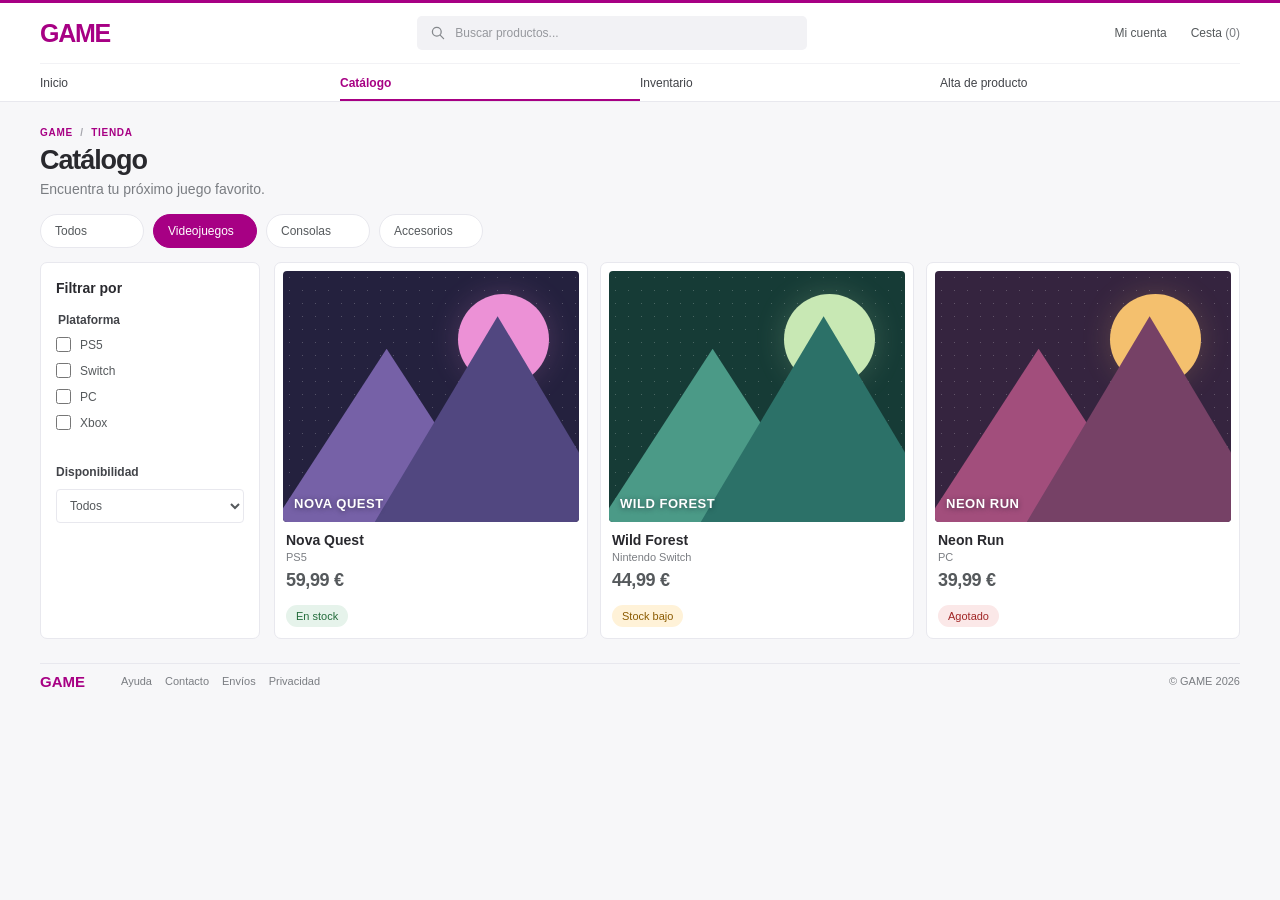
==== index.html @ 601f8fba "Abrir el catálogo desde la página principal" ====
<!doctype html>
<html lang="es">
<head>
  <meta charset="utf-8">
  <meta name="viewport" content="width=device-width, initial-scale=1">
  <meta http-equiv="refresh" content="0; url=catalogo.html">
  <title>GAME | Catálogo</title>
</head>
<body>
  <p>Abriendo el <a href="catalogo.html">catálogo de GAME</a>…</p>
</body>
</html>
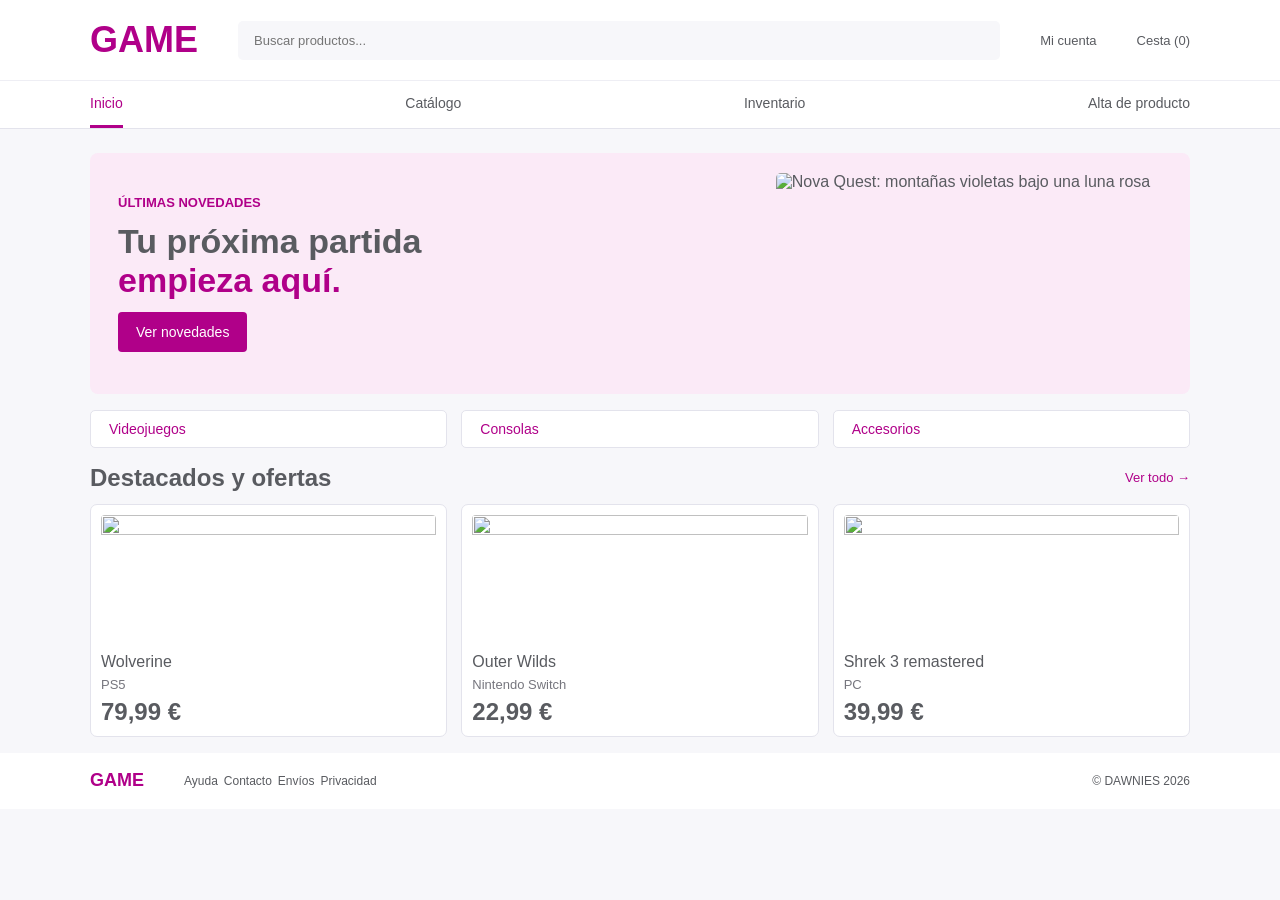
==== commit 97db2d72: "hola" ====
--- a/index.html
+++ b/index.html
@@ -1,12 +1,82 @@
-<!doctype html>
+<!DOCTYPE html>
 <html lang="es">
 <head>
-  <meta charset="utf-8">
-  <meta name="viewport" content="width=device-width, initial-scale=1">
-  <meta http-equiv="refresh" content="0; url=catalogo.html">
-  <title>GAME | Catálogo</title>
+    <meta charset="UTF-8">
+    <meta name="viewport" content="width=device-width, initial-scale=1.0">
+    <title>Inicio | GAME</title>
+    <link rel="stylesheet" href="styleGuilherme.css">
 </head>
 <body>
-  <p>Abriendo el <a href="catalogo.html">catálogo de GAME</a>…</p>
+    <header>
+        <div class="navegacion contenedor">
+            <a class="marca" href="index.html" aria-label="GAME, inicio">GAME</a>
+            <input id="buscar" type="search" placeholder="Buscar productos..." aria-label="Buscar productos">
+            <span class="cuenta">Mi cuenta</span>
+            <span class="cesta">Cesta (0)</span>
+        </div>
+        <nav class="barraNav" aria-label="Navegación principal">
+            <div class="contenedor">
+                <a href="index.html" aria-current="page">Inicio</a>
+                <a href="catalogo.html">Catálogo</a>
+                <span aria-disabled="true" title="Próximamente">Inventario</span>
+                <span aria-disabled="true" title="Próximamente">Alta de producto</span>
+            </div>
+        </nav>
+    </header>
+    <main class="contenedor">
+        <section class="cajaPartida" aria-labelledby="titulo-inicio">
+            <div class="presentacion">
+                <p class="etiqueta">ÚLTIMAS NOVEDADES</p>
+                <h1 id="titulo-inicio">Tu próxima partida<br><span>empieza aquí.</span></h1>
+                <a class="boton" href="catalogo.html">Ver novedades</a>
+            </div>
+            <img src="https://encrypted-tbn0.gstatic.com/images?q=tbn:ANd9GcRv_XPy2r58P05O39-NqJy0PXe4pB7EbN_jSsPtZ__-bQ&s=10" alt="Nova Quest: montañas violetas bajo una luna rosa" width="300" height="156">
+        </section>
+
+        <nav class="categorias" aria-label="Categorías de productos">
+            <a href="catalogo.html">Videojuegos</a>
+            <span>Consolas</span>
+            <span>Accesorios</span>
+        </nav>
+
+        <section aria-labelledby="titulo-destacados">
+            <div class="titulo-seccion">
+                <h2 id="titulo-destacados">Destacados y ofertas</h2>
+                <a href="catalogo.html">Ver todo <span aria-hidden="true">→</span></a>
+            </div>
+            <div class="productos">
+                <article class="tarjeta">
+                    <img src="https://encrypted-tbn0.gstatic.com/images?q=tbn:ANd9GcQ39zCNlmW43tVyxfC65mg12EAJp0KULtCnlZDzJzHMekqVgnQAb12nnQTn&s=10" alt="" width="300" height="112">
+                    <h3>Wolverine</h3>
+                    <p class="plataforma">PS5</p>
+                    <p class="precio">79,99 €</p>
+                </article>
+                <article class="tarjeta">
+                    <img src="https://encrypted-tbn0.gstatic.com/images?q=tbn:ANd9GcThG6wrPHqIXqzpbgFW5ZC4_H40RCqfhkyj99rMjltQ6C7hPobE-y4vmpc5&s=10" alt="" width="300" height="112">
+                    <h3>Outer Wilds</h3>
+                    <p class="plataforma">Nintendo Switch</p>
+                    <p class="precio">22,99 €</p>
+                </article>
+                <article class="tarjeta">
+                    <img src="https://www.nintenderos.com/wp-content/uploads/2026/10/shrek-2-remastered.jpg" alt="" width="300" height="112">
+                    <h3>Shrek 3 remastered</h3>
+                    <p class="plataforma">PC</p>
+                    <p class="precio">39,99 €</p>
+                </article>
+            </div>
+        </section>
+    </main>
+    <footer>
+        <div class="pie contenedor">
+            <a class="marca" href="index.html">GAME</a>
+            <div class="informacion">
+                <span>Ayuda</span>
+                <span>Contacto</span>
+                <span>Envíos</span>
+                <span>Privacidad</span>
+            </div>
+            <small>© DAWNIES 2026</small>
+        </div>
+    </footer>
 </body>
 </html>
--- a/styleGuilherme.css
+++ b/styleGuilherme.css
@@ -0,0 +1,391 @@
+/* Base y cabecera */
+* {
+    box-sizing: border-box;
+}
+
+body {
+    margin: 0;
+    color: #595b60;
+    background: #f7f7fa;
+    font-family: Arial, sans-serif;
+    font-size: 16px;
+}
+
+a {
+    color: inherit;
+    text-decoration: none;
+}
+
+a:hover {
+    color: #b00089;
+}
+
+a:focus-visible,
+input:focus-visible {
+    outline: 2px solid #b00089;
+    outline-offset: 4px;
+}
+
+.contenedor {
+    width: calc(100% - 48px);
+    max-width: 1100px;
+    margin: auto;
+}
+
+header {
+    background: white;
+}
+
+.navegacion {
+    display: flex;
+    align-items: center;
+    gap: 40px;
+    min-height: 80px;
+}
+
+.marca {
+    color: #b00089;
+    font-size: 36px;
+    font-weight: bold;
+}
+
+#buscar {
+    flex: 1;
+    min-width: 0;
+    padding: 12px 16px;
+    border: 0;
+    border-radius: 5px;
+    background: #f7f7fa;
+    color: inherit;
+    font: inherit;
+    font-size: 13px;
+}
+
+.cuenta,
+.cesta {
+    white-space: nowrap;
+    font-size: 13px;
+}
+
+.barraNav {
+    border-top: 1px solid #eeeef4;
+    border-bottom: 1px solid #e3e3ec;
+}
+
+.barraNav .contenedor {
+    display: flex;
+    justify-content: space-between;
+}
+
+.barraNav a,
+.barraNav span {
+    padding: 14px 0;
+    font-size: 14px;
+}
+
+.barraNav [aria-current] {
+    border-bottom: 3px solid #b00089;
+    color: #b00089;
+}
+
+/* Banner de novedades */
+main {
+    padding-top: 24px;
+    padding-bottom: 16px;
+}
+
+.cajaPartida {
+    display: flex;
+    justify-content: space-between;
+    align-items: center;
+    gap: 24px;
+    padding: 20px 28px;
+    border-radius: 8px;
+    background: #fbeaf7;
+}
+
+.etiqueta {
+    margin: 0 0 12px;
+    color: #b00089;
+    font-size: 13px;
+    font-weight: bold;
+}
+
+h1 {
+    margin: 0 0 12px;
+    font-size: 34px;
+    line-height: 1.15;
+}
+
+h1 span {
+    color: #b00089;
+}
+
+.boton {
+    display: inline-block;
+    padding: 12px 18px;
+    border-radius: 4px;
+    color: white;
+    background: #b00089;
+    font-size: 14px;
+}
+
+.boton:hover {
+    color: white;
+    background: #89006b;
+}
+
+.cajaPartida img {
+    width: 37%;
+    height: auto;
+    border-radius: 5px;
+}
+
+/* Categorías y productos */
+.categorias,
+.productos {
+    display: grid;
+    grid-template-columns: repeat(3, minmax(0, 1fr));
+    gap: 14px;
+}
+
+.categorias {
+    margin: 16px 0;
+    color: #b00089;
+    font-size: 14px;
+}
+
+.categorias a,
+.categorias > span {
+    padding: 10px 18px;
+    border: 1px solid #e3e3ec;
+    border-radius: 5px;
+    background: white;
+}
+
+.categorias a:hover {
+    background: #fbeaf7;
+}
+
+.titulo-seccion {
+    display: flex;
+    justify-content: space-between;
+    align-items: center;
+    gap: 12px;
+    margin-bottom: 12px;
+}
+
+h2 {
+    margin: 0;
+    font-size: 24px;
+}
+
+.titulo-seccion a {
+    color: #b00089;
+    font-size: 13px;
+    white-space: nowrap;
+}
+
+.tarjeta {
+    padding: 10px;
+    border: 1px solid #e3e3ec;
+    border-radius: 7px;
+    background: white;
+}
+
+.tarjeta img {
+    display: block;
+    width: 100%;
+    height: auto;
+    aspect-ratio: 8 / 3;
+    object-fit: cover;
+    border-radius: 4px;
+}
+
+.tarjeta h3 {
+    margin: 12px 0 6px;
+    font-size: 16px;
+    font-weight: normal;
+}
+
+.plataforma {
+    margin: 0;
+    color: #76767e;
+    font-size: 13px;
+}
+
+.precio {
+    margin: 6px 0 0;
+    font-size: 24px;
+    font-weight: bold;
+}
+
+/* Pie de página */
+footer {
+    background: white;
+}
+
+.pie {
+    display: flex;
+    align-items: center;
+    gap: 40px;
+    min-height: 56px;
+}
+
+.pie .marca {
+    font-size: 18px;
+}
+
+.informacion {
+    display: flex;
+    flex-wrap: wrap;
+    gap: 6px;
+    font-size: 12px;
+}
+
+.pie small {
+    margin-left: auto;
+    white-space: nowrap;
+    font-size: 12px;
+}
+
+/* Pantallas pequeñas */
+@media (max-width: 650px) {
+    .contenedor {
+        width: calc(100% - 30px);
+    }
+
+    .navegacion {
+        gap: 20px;
+        min-height: 60px;
+    }
+
+    .marca {
+        font-size: 28px;
+    }
+
+    #buscar {
+        padding: 10px;
+        font-size: 11px;
+    }
+
+    .cuenta,
+    .cesta {
+        font-size: 10px;
+    }
+
+    .barraNav a,
+    .barraNav span {
+        padding: 10px 0;
+        font-size: 12px;
+    }
+
+    main {
+        padding-top: 16px;
+    }
+
+    .cajaPartida {
+        gap: 12px;
+        padding: 16px 20px;
+    }
+
+    .etiqueta {
+        margin-bottom: 8px;
+        font-size: 10px;
+    }
+
+    h1 {
+        font-size: 24px;
+    }
+
+    .boton {
+        padding: 10px 14px;
+        font-size: 12px;
+    }
+
+    .categorias,
+    .productos {
+        gap: 10px;
+    }
+
+    .categorias a,
+    .categorias > span {
+        padding: 8px 12px;
+        font-size: 12px;
+    }
+
+    h2 {
+        font-size: 20px;
+    }
+
+    .titulo-seccion a {
+        font-size: 11px;
+    }
+
+    .tarjeta {
+        padding: 8px;
+    }
+
+    .tarjeta h3 {
+        margin: 8px 0 4px;
+        font-size: 13px;
+    }
+
+    .plataforma {
+        font-size: 11px;
+    }
+
+    .precio {
+        font-size: 20px;
+    }
+
+    .pie {
+        gap: 20px;
+    }
+
+    .informacion,
+    .pie small {
+        font-size: 10px;
+    }
+}
+
+@media (max-width: 420px) {
+    .navegacion {
+        flex-wrap: wrap;
+        gap: 16px;
+        padding: 14px 0;
+    }
+
+    .navegacion .marca {
+        margin-right: auto;
+    }
+
+    #buscar {
+        order: 1;
+        flex-basis: 100%;
+    }
+
+    .cajaPartida {
+        flex-direction: column;
+        align-items: stretch;
+    }
+
+    .cajaPartida img {
+        width: 100%;
+    }
+
+    .productos {
+        grid-template-columns: 1fr;
+    }
+
+    .pie {
+        flex-wrap: wrap;
+        gap: 12px;
+        padding: 16px 0;
+    }
+
+    .informacion {
+        order: 1;
+        width: 100%;
+    }
+}
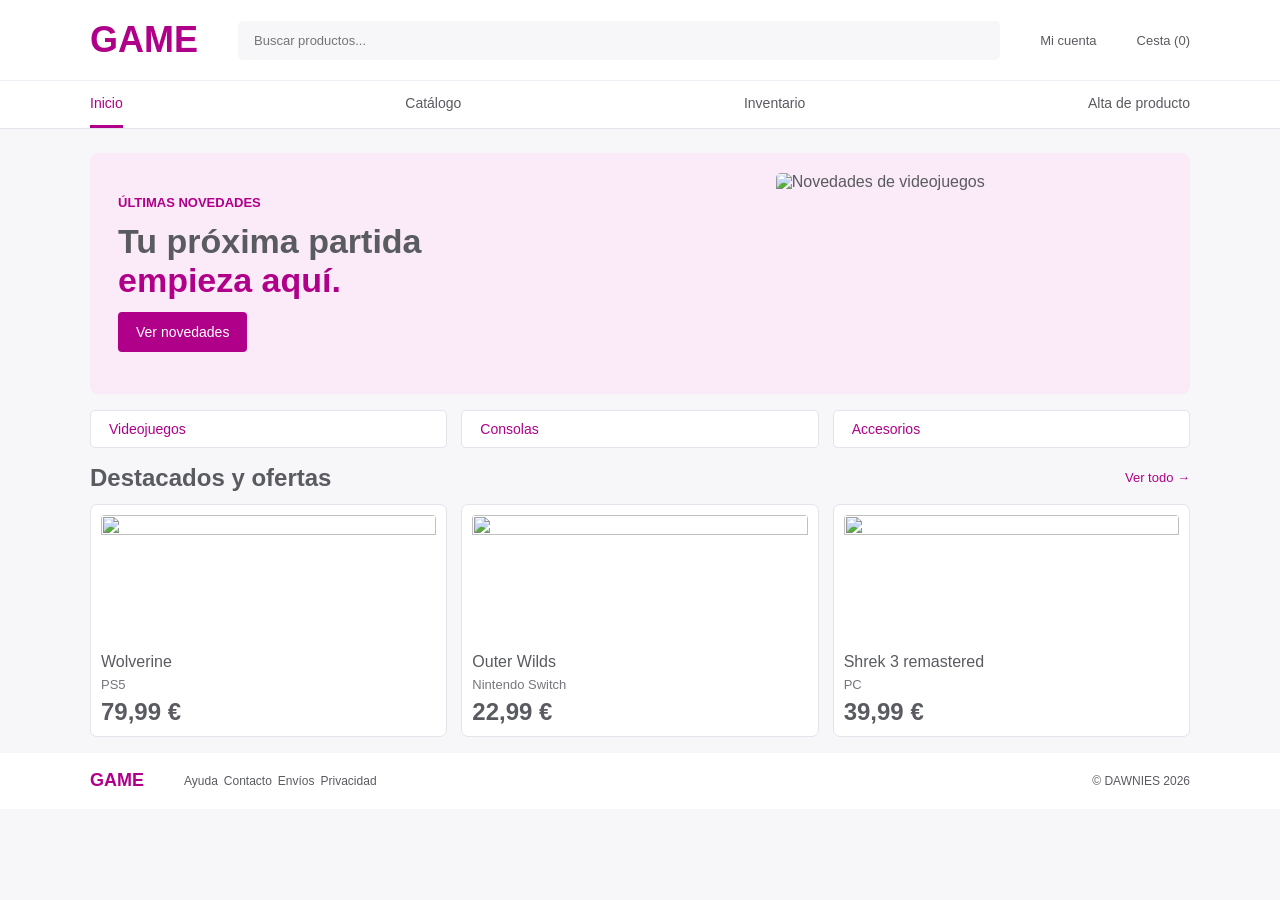
==== commit a77b384b: "Actualiza el texto alternativo del banner de novedades" ====
--- a/index.html
+++ b/index.html
@@ -4,10 +4,12 @@
     <meta charset="UTF-8">
     <meta name="viewport" content="width=device-width, initial-scale=1.0">
     <title>Inicio | GAME</title>
-    <link rel="stylesheet" href="styleGuilherme.css">
+    <link rel="stylesheet" href="css/comun.css">
+    <link rel="stylesheet" href="css/inicio.css">
+    <link rel="stylesheet" href="css/header.css">
 </head>
 <body>
-    <header>
+    <header class="cabecera">
         <div class="navegacion contenedor">
             <a class="marca" href="index.html" aria-label="GAME, inicio">GAME</a>
             <input id="buscar" type="search" placeholder="Buscar productos..." aria-label="Buscar productos">
@@ -18,8 +20,8 @@
             <div class="contenedor">
                 <a href="index.html" aria-current="page">Inicio</a>
                 <a href="catalogo.html">Catálogo</a>
-                <span aria-disabled="true" title="Próximamente">Inventario</span>
-                <span aria-disabled="true" title="Próximamente">Alta de producto</span>
+                <a href="inventario.html">Inventario</a>
+                <a href="alta.html">Alta de producto</a>
             </div>
         </nav>
     </header>
@@ -30,7 +32,7 @@
                 <h1 id="titulo-inicio">Tu próxima partida<br><span>empieza aquí.</span></h1>
                 <a class="boton" href="catalogo.html">Ver novedades</a>
             </div>
-            <img src="https://encrypted-tbn0.gstatic.com/images?q=tbn:ANd9GcRv_XPy2r58P05O39-NqJy0PXe4pB7EbN_jSsPtZ__-bQ&s=10" alt="Nova Quest: montañas violetas bajo una luna rosa" width="300" height="156">
+            <img src="https://encrypted-tbn0.gstatic.com/images?q=tbn:ANd9GcRv_XPy2r58P05O39-NqJy0PXe4pB7EbN_jSsPtZ__-bQ&s=10" alt="Novedades de videojuegos" width="300" height="156">
         </section>
 
         <nav class="categorias" aria-label="Categorías de productos">
--- a/css/comun.css
+++ b/css/comun.css
@@ -0,0 +1,289 @@
+/* Diseño compartido, tomado de la página de Inicio. */
+* {
+    box-sizing: border-box;
+}
+
+body {
+    margin: 0;
+    color: #595b60;
+    background: #f7f7fa;
+    font-family: Arial, sans-serif;
+    font-size: 16px;
+}
+
+a {
+    color: inherit;
+    text-decoration: none;
+}
+
+a:hover {
+    color: #b00089;
+}
+
+a:focus-visible,
+input:focus-visible {
+    outline: 2px solid #b00089;
+    outline-offset: 4px;
+}
+
+.contenedor {
+    width: calc(100% - 48px);
+    max-width: 1100px;
+    margin: auto;
+}
+
+/* Títulos y botones */
+main {
+    padding-top: 24px;
+    padding-bottom: 16px;
+}
+
+.etiqueta {
+    margin: 0 0 12px;
+    color: #b00089;
+    font-size: 13px;
+    font-weight: bold;
+}
+
+h1 {
+    margin: 0 0 12px;
+    font-size: 34px;
+    line-height: 1.15;
+}
+
+h1 span {
+    color: #b00089;
+}
+
+.boton {
+    display: inline-block;
+    padding: 12px 18px;
+    border: 0;
+    font-family: inherit;
+    cursor: pointer;
+    border-radius: 4px;
+    color: white;
+    background: #b00089;
+    font-size: 14px;
+}
+
+.boton:hover {
+    color: white;
+    background: #89006b;
+}
+
+/* Categorías y productos */
+.categorias,
+.productos {
+    display: grid;
+    grid-template-columns: repeat(3, minmax(0, 1fr));
+    gap: 14px;
+}
+
+.categorias {
+    margin: 16px 0;
+    color: #b00089;
+    font-size: 14px;
+}
+
+.categorias a,
+.categorias > span,
+.categorias button {
+    padding: 10px 18px;
+    border: 1px solid #e3e3ec;
+    border-radius: 5px;
+    background: white;
+}
+
+.categorias a:hover,
+.categorias button:hover,
+.categorias button[aria-pressed="true"] {
+    background: #fbeaf7;
+}
+
+.titulo-seccion {
+    display: flex;
+    justify-content: space-between;
+    align-items: center;
+    gap: 12px;
+    margin-bottom: 12px;
+}
+
+h2 {
+    margin: 0;
+    font-size: 24px;
+}
+
+.titulo-seccion a {
+    color: #b00089;
+    font-size: 13px;
+    white-space: nowrap;
+}
+
+.tarjeta {
+    padding: 10px;
+    border: 1px solid #e3e3ec;
+    border-radius: 7px;
+    background: white;
+}
+
+.tarjeta img {
+    display: block;
+    width: 100%;
+    height: auto;
+    aspect-ratio: 8 / 3;
+    object-fit: cover;
+    border-radius: 4px;
+}
+
+.tarjeta h3 {
+    margin: 12px 0 6px;
+    font-size: 16px;
+    font-weight: normal;
+}
+
+.plataforma {
+    margin: 0;
+    color: #76767e;
+    font-size: 13px;
+}
+
+.precio {
+    margin: 6px 0 0;
+    font-size: 24px;
+    font-weight: bold;
+}
+
+/* Pie de página */
+footer {
+    background: white;
+}
+
+.pie {
+    display: flex;
+    align-items: center;
+    gap: 40px;
+    min-height: 56px;
+}
+
+.pie .marca {
+    color: #b00089;
+    font-weight: bold;
+    font-size: 18px;
+}
+
+.informacion {
+    display: flex;
+    flex-wrap: wrap;
+    gap: 6px;
+    font-size: 12px;
+}
+
+.pie small {
+    margin-left: auto;
+    white-space: nowrap;
+    font-size: 12px;
+}
+
+/* Pantallas pequeñas */
+@media (max-width: 650px) {
+    .contenedor {
+        width: calc(100% - 30px);
+    }
+
+    main {
+        padding-top: 16px;
+    }
+
+.etiqueta {
+        margin-bottom: 8px;
+        font-size: 10px;
+    }
+
+    h1 {
+        font-size: 24px;
+    }
+
+    .boton {
+        padding: 10px 14px;
+        font-size: 12px;
+    }
+
+    .categorias,
+    .productos {
+        gap: 10px;
+    }
+
+    .categorias a,
+    .categorias > span {
+        padding: 8px 12px;
+        font-size: 12px;
+    }
+
+    h2 {
+        font-size: 20px;
+    }
+
+    .titulo-seccion a {
+        font-size: 11px;
+    }
+
+    .tarjeta {
+        padding: 8px;
+    }
+
+    .tarjeta h3 {
+        margin: 8px 0 4px;
+        font-size: 13px;
+    }
+
+    .plataforma {
+        font-size: 11px;
+    }
+
+    .precio {
+        font-size: 20px;
+    }
+
+    .pie {
+        gap: 20px;
+    }
+
+    .informacion,
+    .pie small {
+        font-size: 10px;
+    }
+}
+
+@media (max-width: 420px) {
+    .productos {
+        grid-template-columns: 1fr;
+    }
+
+    .pie {
+        flex-wrap: wrap;
+        gap: 12px;
+        padding: 16px 0;
+    }
+
+    .informacion {
+        order: 1;
+        width: 100%;
+    }
+}
+
+button,
+input,
+select {
+    font: inherit;
+}
+
+button:focus-visible,
+select:focus-visible {
+    outline: 2px solid #b00089;
+    outline-offset: 4px;
+}
+
+[hidden] {
+    display: none !important;
+}
--- a/css/inicio.css
+++ b/css/inicio.css
@@ -0,0 +1,34 @@
+/* Banner de la página de Inicio. El resto del diseño está en comun.css. */
+.cajaPartida {
+    display: flex;
+    justify-content: space-between;
+    align-items: center;
+    gap: 24px;
+    padding: 20px 28px;
+    border-radius: 8px;
+    background: #fbeaf7;
+}
+
+.cajaPartida img {
+    width: 37%;
+    height: auto;
+    border-radius: 5px;
+}
+
+@media (max-width: 650px) {
+    .cajaPartida {
+        gap: 12px;
+        padding: 16px 20px;
+    }
+}
+
+@media (max-width: 420px) {
+    .cajaPartida {
+        flex-direction: column;
+        align-items: stretch;
+    }
+
+    .cajaPartida img {
+        width: 100%;
+    }
+}
--- a/css/header.css
+++ b/css/header.css
@@ -0,0 +1,128 @@
+/* Cabecera compartida por todas las páginas, basada en Inicio e Inventario. */
+.cabecera {
+    flex-shrink: 0;
+    color: #595b60;
+    background: #fff;
+    font-family: Arial, sans-serif;
+    font-size: 16px;
+    line-height: normal;
+}
+
+.cabecera .contenedor {
+    width: calc(100% - 48px);
+    max-width: 1100px;
+    margin: 0 auto;
+}
+
+.cabecera .navegacion {
+    display: flex;
+    align-items: center;
+    gap: 40px;
+    min-height: 80px;
+}
+
+.cabecera a {
+    color: inherit;
+    text-decoration: none;
+}
+
+.cabecera a:hover {
+    color: #b00089;
+}
+
+.cabecera a:focus-visible,
+.cabecera input:focus-visible {
+    outline: 2px solid #b00089;
+    outline-offset: 4px;
+}
+
+.cabecera .marca {
+    color: #b00089;
+    font-size: 36px;
+    font-weight: bold;
+}
+
+.cabecera #buscar {
+    flex: 1;
+    min-width: 0;
+    padding: 12px 16px;
+    border: 0;
+    border-radius: 5px;
+    background: #f7f7fa;
+    color: inherit;
+    font: inherit;
+    font-size: 13px;
+}
+
+.cabecera .cuenta,
+.cabecera .cesta {
+    white-space: nowrap;
+    font-size: 13px;
+}
+
+.cabecera .barraNav {
+    border-top: 1px solid #eeeef4;
+    border-bottom: 1px solid #e3e3ec;
+}
+
+.cabecera .barraNav .contenedor {
+    display: flex;
+    justify-content: space-between;
+}
+
+.cabecera .barraNav a {
+    padding: 14px 0;
+    font-size: 14px;
+}
+
+.cabecera .barraNav [aria-current="page"] {
+    border-bottom: 3px solid #b00089;
+    color: #b00089;
+}
+
+@media (max-width: 650px) {
+    .cabecera .contenedor {
+        width: calc(100% - 30px);
+    }
+
+    .cabecera .navegacion {
+        gap: 20px;
+        min-height: 60px;
+    }
+
+    .cabecera .marca {
+        font-size: 28px;
+    }
+
+    .cabecera #buscar {
+        padding: 10px;
+        font-size: 11px;
+    }
+
+    .cabecera .cuenta,
+    .cabecera .cesta {
+        font-size: 10px;
+    }
+
+    .cabecera .barraNav a {
+        padding: 10px 0;
+        font-size: 12px;
+    }
+}
+
+@media (max-width: 420px) {
+    .cabecera .navegacion {
+        flex-wrap: wrap;
+        gap: 16px;
+        padding: 14px 0;
+    }
+
+    .cabecera .navegacion .marca {
+        margin-right: auto;
+    }
+
+    .cabecera #buscar {
+        order: 1;
+        flex-basis: 100%;
+    }
+}
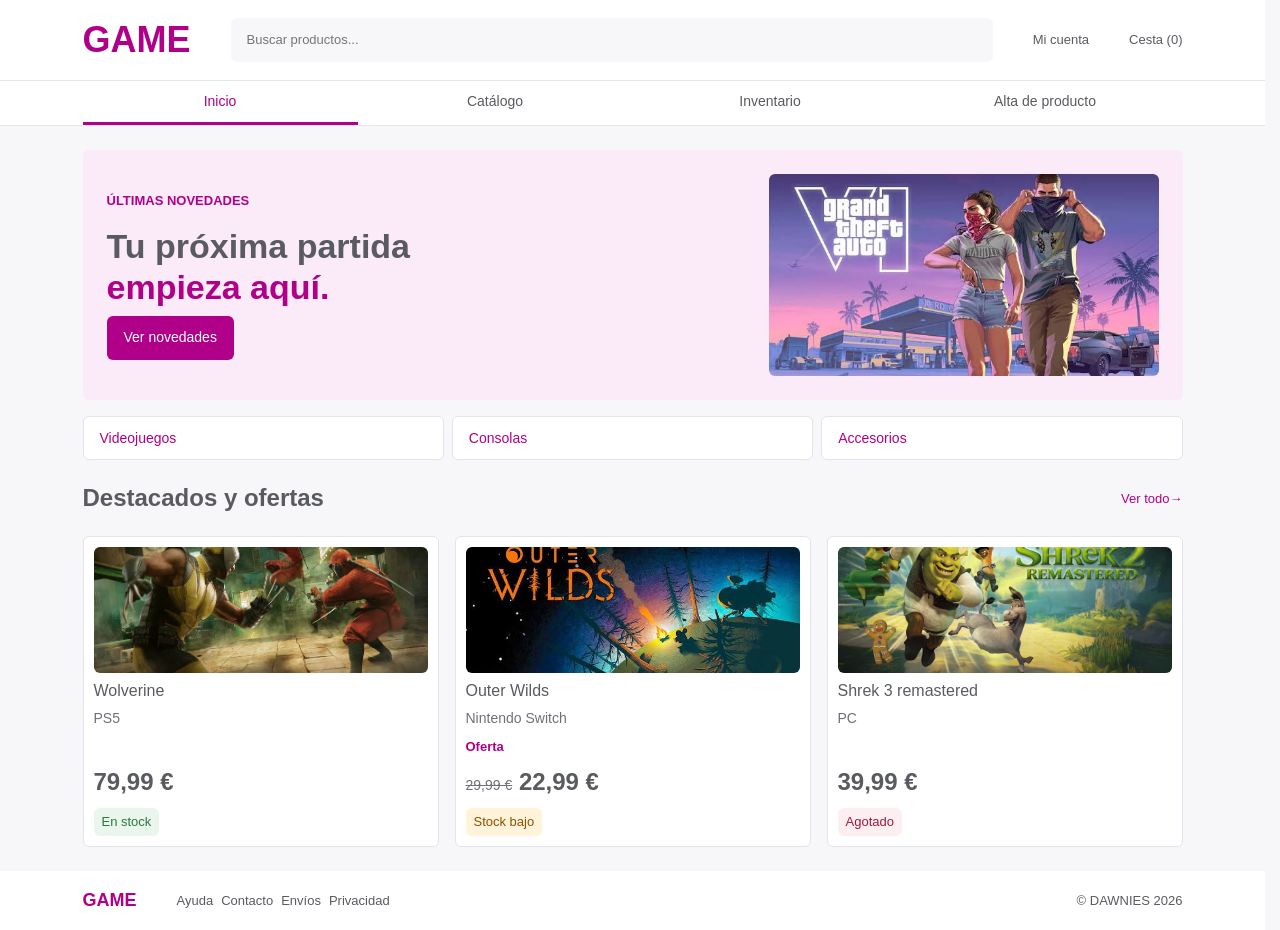
==== commit 6184c61c: "Retoque final Completa los requisitos de HTML y CSS: catálogos por categoría sin JavaScript, variabl" ====
--- a/index.html
+++ b/index.html
@@ -5,8 +5,8 @@
     <meta name="viewport" content="width=device-width, initial-scale=1.0">
     <title>Inicio | GAME</title>
     <link rel="stylesheet" href="css/comun.css">
+    <link rel="stylesheet" href="css/header.css">
     <link rel="stylesheet" href="css/inicio.css">
-    <link rel="stylesheet" href="css/header.css">
 </head>
 <body>
     <header class="cabecera">
@@ -16,7 +16,7 @@
             <span class="cuenta">Mi cuenta</span>
             <span class="cesta">Cesta (0)</span>
         </div>
-        <nav class="barraNav" aria-label="Navegación principal">
+        <nav class="barra-nav" aria-label="Navegación principal">
             <div class="contenedor">
                 <a href="index.html" aria-current="page">Inicio</a>
                 <a href="catalogo.html">Catálogo</a>
@@ -26,21 +26,19 @@
         </nav>
     </header>
     <main class="contenedor">
-        <section class="cajaPartida" aria-labelledby="titulo-inicio">
+        <section class="caja-partida" aria-labelledby="titulo-inicio">
             <div class="presentacion">
                 <p class="etiqueta">ÚLTIMAS NOVEDADES</p>
                 <h1 id="titulo-inicio">Tu próxima partida<br><span>empieza aquí.</span></h1>
                 <a class="boton" href="catalogo.html">Ver novedades</a>
             </div>
-            <img src="https://encrypted-tbn0.gstatic.com/images?q=tbn:ANd9GcRv_XPy2r58P05O39-NqJy0PXe4pB7EbN_jSsPtZ__-bQ&s=10" alt="Novedades de videojuegos" width="300" height="156">
+            <img src="img/novedades.jpg" alt="Novedades de videojuegos" width="300" height="156">
         </section>
-
         <nav class="categorias" aria-label="Categorías de productos">
             <a href="catalogo.html">Videojuegos</a>
-            <span>Consolas</span>
-            <span>Accesorios</span>
+            <a href="consolas.html">Consolas</a>
+            <a href="accesorios.html">Accesorios</a>
         </nav>
-
         <section aria-labelledby="titulo-destacados">
             <div class="titulo-seccion">
                 <h2 id="titulo-destacados">Destacados y ofertas</h2>
@@ -48,22 +46,26 @@
             </div>
             <div class="productos">
                 <article class="tarjeta">
-                    <img src="https://encrypted-tbn0.gstatic.com/images?q=tbn:ANd9GcQ39zCNlmW43tVyxfC65mg12EAJp0KULtCnlZDzJzHMekqVgnQAb12nnQTn&s=10" alt="" width="300" height="112">
+                    <img src="img/wolverine.jpg" alt="Wolverine" width="300" height="112">
                     <h3>Wolverine</h3>
                     <p class="plataforma">PS5</p>
                     <p class="precio">79,99 €</p>
+                    <p class="etiqueta-stock estado-disponible">En stock</p>
+                </article>
+                <article class="tarjeta" id="oferta-outer-wilds">
+                    <img src="img/outer-wilds.jpg" alt="Outer Wilds" width="300" height="112">
+                    <h3>Outer Wilds</h3>
+                    <p class="plataforma">Nintendo Switch</p>
+                    <p class="etiqueta-oferta">Oferta</p>
+                    <p class="precio"><del class="precio-anterior">29,99 €</del> 22,99 €</p>
+                    <p class="etiqueta-stock estado-bajo">Stock bajo</p>
                 </article>
                 <article class="tarjeta">
-                    <img src="https://encrypted-tbn0.gstatic.com/images?q=tbn:ANd9GcThG6wrPHqIXqzpbgFW5ZC4_H40RCqfhkyj99rMjltQ6C7hPobE-y4vmpc5&s=10" alt="" width="300" height="112">
-                    <h3>Outer Wilds</h3>
-                    <p class="plataforma">Nintendo Switch</p>
-                    <p class="precio">22,99 €</p>
-                </article>
-                <article class="tarjeta">
-                    <img src="https://www.nintenderos.com/wp-content/uploads/2026/10/shrek-2-remastered.jpg" alt="" width="300" height="112">
+                    <img src="img/shrek.jpg" alt="Shrek 3 remastered" width="300" height="112">
                     <h3>Shrek 3 remastered</h3>
                     <p class="plataforma">PC</p>
                     <p class="precio">39,99 €</p>
+                    <p class="etiqueta-stock estado-agotado">Agotado</p>
                 </article>
             </div>
         </section>
--- a/css/comun.css
+++ b/css/comun.css
@@ -1,14 +1,53 @@
-/* Diseño compartido, tomado de la página de Inicio. */
+/* Variables compartidas: colores, tipografía y espaciados. */
+:root {
+    --color-principal: #b00089;
+    --color-principal-hover: #89006b;
+    --color-secundario: #fbeaf7;
+    --color-fondo: #f7f7fa;
+    --color-superficie: #ffffff;
+    --color-texto: #595b60;
+    --color-texto-suave: #6e7078;
+    --color-borde: #e3e3ec;
+    --color-exito: #287a42;
+    --color-exito-fondo: #eaf5ec;
+    --color-aviso: #8a5100;
+    --color-aviso-fondo: #fff3da;
+    --color-error: #9b1c3a;
+    --color-error-fondo: #fdeef2;
+    --fuente-principal: Arial, sans-serif;
+    --tam-h1: 1.5rem;
+    --tam-h2: 1.25rem;
+    --tam-h3: 1rem;
+    --tam-texto: 1rem;
+    --tam-pequeno: 0.8125rem;
+    --espacio-xs: 0.25rem;
+    --espacio-sm: 0.5rem;
+    --espacio-md: 1rem;
+    --espacio-lg: 1.5rem;
+    --espacio-xl: 2rem;
+    --espacio-xxl: 2.5rem;
+    --radio: 0.375rem;
+    --sombra: 0 0.25rem 0.75rem rgb(37 33 67 / 12%);
+}
+
 * {
     box-sizing: border-box;
 }
 
+html {
+    scrollbar-gutter: stable;
+}
+
 body {
-    margin: 0;
-    color: #595b60;
-    background: #f7f7fa;
-    font-family: Arial, sans-serif;
-    font-size: 16px;
+    display: flex;
+    flex-direction: column;
+    min-height: 100vh;
+    margin: 0;
+    color: var(--color-texto);
+    background: var(--color-fondo);
+    font-family: var(--fuente-principal);
+    font-size: var(--tam-texto);
+    line-height: 1.5;
 }
 
 a {
@@ -17,273 +56,338 @@
 }
 
 a:hover {
-    color: #b00089;
-}
-
-a:focus-visible,
-input:focus-visible {
-    outline: 2px solid #b00089;
-    outline-offset: 4px;
+    color: var(--color-principal);
+}
+
+button, input, select {
+    font: inherit;
+}
+
+button {
+    cursor: pointer;
+}
+
+a:focus-visible, button:focus-visible, input:focus-visible, select:focus-visible {
+    outline: 2px solid var(--color-principal);
+    outline-offset: 3px;
+}
+
+img {
+    display: block;
+    max-width: 100%;
+    height: auto;
+}
+
+h1, h2, h3 {
+    margin: 0 0 var(--espacio-sm);
+    line-height: 1.2;
+}
+
+h1 {
+    font-size: var(--tam-h1);
+}
+
+h2 {
+    font-size: var(--tam-h2);
+}
+
+h3 {
+    font-size: var(--tam-h3);
+}
+
+p {
+    margin: 0 0 var(--espacio-md);
 }
 
 .contenedor {
-    width: calc(100% - 48px);
-    max-width: 1100px;
-    margin: auto;
-}
-
-/* Títulos y botones */
+    width: calc(100% - 2rem);
+    max-width: 68.75rem;
+    margin: 0 auto;
+}
+
 main {
-    padding-top: 24px;
-    padding-bottom: 16px;
+    flex: 1;
+    min-width: 0;
+    padding: var(--espacio-lg) 0;
 }
 
 .etiqueta {
-    margin: 0 0 12px;
-    color: #b00089;
-    font-size: 13px;
+    color: var(--color-principal);
+    font-size: var(--tam-pequeno);
     font-weight: bold;
 }
 
-h1 {
-    margin: 0 0 12px;
-    font-size: 34px;
-    line-height: 1.15;
-}
-
-h1 span {
-    color: #b00089;
-}
-
+.solo-lectores {
+    position: absolute;
+    width: 1px;
+    height: 1px;
+    overflow: hidden;
+    clip-path: inset(50%);
+    white-space: nowrap;
+}
+
+/* Botones: transición al pasar el ratón y foco visible con el teclado. */
 .boton {
-    display: inline-block;
-    padding: 12px 18px;
-    border: 0;
-    font-family: inherit;
-    cursor: pointer;
-    border-radius: 4px;
-    color: white;
-    background: #b00089;
-    font-size: 14px;
+    display: inline-flex;
+    align-items: center;
+    justify-content: center;
+    min-height: 2.75rem;
+    padding: var(--espacio-sm) var(--espacio-md);
+    border: 1px solid transparent;
+    border-radius: var(--radio);
+    color: var(--color-superficie);
+    background: var(--color-principal);
+    font-size: 0.875rem;
+    transition: background-color 0.2s, color 0.2s;
 }
 
 .boton:hover {
-    color: white;
-    background: #89006b;
-}
-
-/* Categorías y productos */
-.categorias,
+    color: var(--color-superficie);
+    background: var(--color-principal-hover);
+}
+
+.boton-secundario {
+    border-color: var(--color-borde);
+    color: var(--color-texto);
+    background: var(--color-superficie);
+}
+
+.boton-secundario:hover {
+    color: var(--color-principal);
+    background: var(--color-secundario);
+}
+
+.boton-peligro {
+    background: var(--color-error);
+}
+
+.boton-peligro:hover {
+    background: var(--color-texto);
+}
+
+/* Categorías y tarjetas: una columna en móvil y más columnas al crecer. */
+.categorias {
+    display: grid;
+    grid-template-columns: repeat(3, minmax(0, 1fr));
+    gap: var(--espacio-sm);
+    margin: var(--espacio-md) 0;
+}
+
+.categorias a {
+    display: flex;
+    align-items: center;
+    justify-content: center;
+    min-height: 2.75rem;
+    padding: var(--espacio-sm);
+    border: 1px solid var(--color-borde);
+    border-radius: var(--radio);
+    color: var(--color-principal);
+    background: var(--color-superficie);
+    font-size: var(--tam-pequeno);
+    overflow-wrap: anywhere;
+}
+
+.categorias a:hover, .categorias [aria-current="page"] {
+    background: var(--color-secundario);
+}
+
 .productos {
     display: grid;
-    grid-template-columns: repeat(3, minmax(0, 1fr));
-    gap: 14px;
-}
-
-.categorias {
-    margin: 16px 0;
-    color: #b00089;
-    font-size: 14px;
-}
-
-.categorias a,
-.categorias > span,
-.categorias button {
-    padding: 10px 18px;
-    border: 1px solid #e3e3ec;
-    border-radius: 5px;
-    background: white;
-}
-
-.categorias a:hover,
-.categorias button:hover,
-.categorias button[aria-pressed="true"] {
-    background: #fbeaf7;
+    grid-template-columns: 1fr;
+    gap: var(--espacio-md);
 }
 
 .titulo-seccion {
     display: flex;
+    flex-wrap: wrap;
+    align-items: center;
     justify-content: space-between;
-    align-items: center;
-    gap: 12px;
-    margin-bottom: 12px;
-}
-
-h2 {
-    margin: 0;
-    font-size: 24px;
+    gap: var(--espacio-sm);
+    margin-bottom: var(--espacio-md);
+}
+
+.titulo-seccion h2 {
+    margin: 0;
 }
 
 .titulo-seccion a {
-    color: #b00089;
-    font-size: 13px;
-    white-space: nowrap;
+    display: inline-flex;
+    align-items: center;
+    min-height: 2.75rem;
+    color: var(--color-principal);
+    font-size: var(--tam-pequeno);
 }
 
 .tarjeta {
-    padding: 10px;
-    border: 1px solid #e3e3ec;
-    border-radius: 7px;
-    background: white;
+    display: flex;
+    flex-direction: column;
+    gap: var(--espacio-sm);
+    min-width: 0;
+    padding: var(--espacio-sm);
+    border: 1px solid var(--color-borde);
+    border-radius: var(--radio);
+    background: var(--color-superficie);
+    transition: transform 0.2s, box-shadow 0.2s;
+}
+
+.tarjeta:hover {
+    transform: translateY(-0.2rem);
+    box-shadow: var(--sombra);
 }
 
 .tarjeta img {
-    display: block;
     width: 100%;
-    height: auto;
     aspect-ratio: 8 / 3;
     object-fit: cover;
-    border-radius: 4px;
+    border-radius: var(--radio);
 }
 
 .tarjeta h3 {
-    margin: 12px 0 6px;
-    font-size: 16px;
+    margin: 0;
     font-weight: normal;
 }
 
 .plataforma {
     margin: 0;
-    color: #76767e;
-    font-size: 13px;
+    color: var(--color-texto-suave);
+    font-size: 0.875rem;
 }
 
 .precio {
-    margin: 6px 0 0;
-    font-size: 24px;
+    margin: auto 0 0;
+    font-size: 1.5rem;
     font-weight: bold;
 }
 
-/* Pie de página */
+.precio-anterior {
+    color: var(--color-texto-suave);
+    font-size: 0.875rem;
+    font-weight: normal;
+}
+
+.etiqueta-stock {
+    align-self: flex-start;
+    margin: 0;
+    padding: var(--espacio-xs) var(--espacio-sm);
+    border-radius: var(--radio);
+    font-size: var(--tam-pequeno);
+}
+
+.estado-disponible {
+    color: var(--color-exito);
+    background: var(--color-exito-fondo);
+}
+
+.estado-bajo {
+    color: var(--color-aviso);
+    background: var(--color-aviso-fondo);
+    animation: aviso-stock 2s ease-in-out 2;
+}
+
+.estado-agotado {
+    color: var(--color-error);
+    background: var(--color-error-fondo);
+}
+
+.etiqueta-oferta {
+    align-self: flex-start;
+    margin: 0;
+    color: var(--color-principal);
+    font-size: var(--tam-pequeno);
+    font-weight: bold;
+}
+
+@keyframes aviso-stock {
+    0%, 100% {
+        box-shadow: 0 0 0 0 transparent;
+    }
+
+    50% {
+        box-shadow: 0 0 0 0.2rem var(--color-aviso-fondo);
+    }
+
+}
+
 footer {
-    background: white;
+    flex-shrink: 0;
+    background: var(--color-superficie);
 }
 
 .pie {
     display: flex;
-    align-items: center;
-    gap: 40px;
-    min-height: 56px;
+    flex-wrap: wrap;
+    align-items: center;
+    gap: var(--espacio-md);
+    min-height: 3.5rem;
+    padding: var(--espacio-md) 0;
 }
 
 .pie .marca {
-    color: #b00089;
+    color: var(--color-principal);
+    font-size: 1.125rem;
     font-weight: bold;
-    font-size: 18px;
 }
 
 .informacion {
     display: flex;
     flex-wrap: wrap;
-    gap: 6px;
-    font-size: 12px;
+    gap: var(--espacio-sm);
+    font-size: var(--tam-pequeno);
 }
 
 .pie small {
     margin-left: auto;
-    white-space: nowrap;
-    font-size: 12px;
-}
-
-/* Pantallas pequeñas */
-@media (max-width: 650px) {
+    font-size: var(--tam-pequeno);
+}
+
+@media (min-width: 27.5rem) {
+    .productos {
+        grid-template-columns: repeat(2, minmax(0, 1fr));
+    }
+
+}
+
+@media (min-width: 40.625rem) {
+    :root {
+        --tam-h1: 2.125rem;
+        --tam-h2: 1.5rem;
+    }
+
     .contenedor {
-        width: calc(100% - 30px);
-    }
-
-    main {
-        padding-top: 16px;
-    }
-
-.etiqueta {
-        margin-bottom: 8px;
-        font-size: 10px;
-    }
-
-    h1 {
-        font-size: 24px;
-    }
-
-    .boton {
-        padding: 10px 14px;
-        font-size: 12px;
-    }
-
-    .categorias,
+        width: calc(100% - 3rem);
+    }
+
     .productos {
-        gap: 10px;
-    }
-
-    .categorias a,
-    .categorias > span {
-        padding: 8px 12px;
-        font-size: 12px;
-    }
-
-    h2 {
-        font-size: 20px;
-    }
-
-    .titulo-seccion a {
-        font-size: 11px;
+        grid-template-columns: repeat(3, minmax(0, 1fr));
+    }
+
+    .categorias a {
+        justify-content: flex-start;
+        padding: var(--espacio-sm) var(--espacio-md);
+        font-size: 0.875rem;
     }
 
     .tarjeta {
-        padding: 8px;
-    }
-
-    .tarjeta h3 {
-        margin: 8px 0 4px;
-        font-size: 13px;
-    }
-
-    .plataforma {
-        font-size: 11px;
-    }
-
-    .precio {
-        font-size: 20px;
+        padding: 0.625rem;
     }
 
     .pie {
-        gap: 20px;
-    }
-
-    .informacion,
-    .pie small {
-        font-size: 10px;
-    }
-}
-
-@media (max-width: 420px) {
-    .productos {
-        grid-template-columns: 1fr;
-    }
-
-    .pie {
-        flex-wrap: wrap;
-        gap: 12px;
-        padding: 16px 0;
-    }
-
-    .informacion {
-        order: 1;
-        width: 100%;
-    }
-}
-
-button,
-input,
-select {
-    font: inherit;
-}
-
-button:focus-visible,
-select:focus-visible {
-    outline: 2px solid #b00089;
-    outline-offset: 4px;
-}
-
-[hidden] {
-    display: none !important;
-}
+        gap: var(--espacio-xxl);
+    }
+
+}
+
+@media (prefers-reduced-motion: reduce) {
+    .estado-bajo {
+        animation: none;
+    }
+
+    .boton, .tarjeta {
+        transition: none;
+    }
+
+    .tarjeta:hover {
+        transform: none;
+    }
+
+}
--- a/css/header.css
+++ b/css/header.css
@@ -1,128 +1,90 @@
-/* Cabecera compartida por todas las páginas, basada en Inicio e Inventario. */
+/* Cabecera y menú compartidos. Base móvil;
+una fila en pantallas grandes. */
 .cabecera {
     flex-shrink: 0;
-    color: #595b60;
-    background: #fff;
-    font-family: Arial, sans-serif;
-    font-size: 16px;
-    line-height: normal;
+    background: var(--color-superficie);
 }
 
-.cabecera .contenedor {
-    width: calc(100% - 48px);
-    max-width: 1100px;
-    margin: 0 auto;
+.navegacion {
+    display: flex;
+    flex-wrap: wrap;
+    align-items: center;
+    gap: var(--espacio-md);
+    padding: var(--espacio-md) 0;
 }
 
-.cabecera .navegacion {
-    display: flex;
-    align-items: center;
-    gap: 40px;
-    min-height: 80px;
-}
-
-.cabecera a {
-    color: inherit;
-    text-decoration: none;
-}
-
-.cabecera a:hover {
-    color: #b00089;
-}
-
-.cabecera a:focus-visible,
-.cabecera input:focus-visible {
-    outline: 2px solid #b00089;
-    outline-offset: 4px;
-}
-
-.cabecera .marca {
-    color: #b00089;
-    font-size: 36px;
+.navegacion .marca {
+    margin-right: auto;
+    color: var(--color-principal);
+    font-size: 1.75rem;
     font-weight: bold;
 }
 
-.cabecera #buscar {
-    flex: 1;
+#buscar {
+    order: 1;
+    flex: 1 1 100%;
     min-width: 0;
-    padding: 12px 16px;
+    min-height: 2.75rem;
+    padding: var(--espacio-sm) var(--espacio-md);
     border: 0;
-    border-radius: 5px;
-    background: #f7f7fa;
+    border-radius: var(--radio);
     color: inherit;
-    font: inherit;
-    font-size: 13px;
+    background: var(--color-fondo);
+    font-size: var(--tam-pequeno);
 }
 
-.cabecera .cuenta,
-.cabecera .cesta {
+.cuenta, .cesta {
     white-space: nowrap;
-    font-size: 13px;
+    font-size: var(--tam-pequeno);
 }
 
-.cabecera .barraNav {
-    border-top: 1px solid #eeeef4;
-    border-bottom: 1px solid #e3e3ec;
+.barra-nav {
+    border-top: 1px solid var(--color-borde);
+    border-bottom: 1px solid var(--color-borde);
 }
 
-.cabecera .barraNav .contenedor {
+.barra-nav .contenedor {
     display: flex;
+    flex-wrap: wrap;
     justify-content: space-between;
 }
 
-.cabecera .barraNav a {
-    padding: 14px 0;
-    font-size: 14px;
+.barra-nav a {
+    display: flex;
+    align-items: center;
+    justify-content: center;
+    flex: 1 1 50%;
+    min-height: 2.75rem;
+    padding: var(--espacio-sm);
+    border-bottom: 3px solid transparent;
+    font-size: 0.875rem;
 }
 
-.cabecera .barraNav [aria-current="page"] {
-    border-bottom: 3px solid #b00089;
-    color: #b00089;
+.barra-nav [aria-current="page"] {
+    border-bottom-color: var(--color-principal);
+    color: var(--color-principal);
 }
 
-@media (max-width: 650px) {
-    .cabecera .contenedor {
-        width: calc(100% - 30px);
+@media (min-width: 40.625rem) {
+    .navegacion {
+        flex-wrap: nowrap;
+        gap: var(--espacio-xxl);
+        min-height: 5rem;
+        padding: 0;
     }
 
-    .cabecera .navegacion {
-        gap: 20px;
-        min-height: 60px;
+    .navegacion .marca {
+        margin-right: 0;
+        font-size: 2.25rem;
     }
 
-    .cabecera .marca {
-        font-size: 28px;
+    #buscar {
+        order: 0;
+        flex-basis: auto;
     }
 
-    .cabecera #buscar {
-        padding: 10px;
-        font-size: 11px;
+    .barra-nav a {
+        flex-basis: 25%;
     }
 
-    .cabecera .cuenta,
-    .cabecera .cesta {
-        font-size: 10px;
-    }
-
-    .cabecera .barraNav a {
-        padding: 10px 0;
-        font-size: 12px;
-    }
 }
-
-@media (max-width: 420px) {
-    .cabecera .navegacion {
-        flex-wrap: wrap;
-        gap: 16px;
-        padding: 14px 0;
-    }
-
-    .cabecera .navegacion .marca {
-        margin-right: auto;
-    }
-
-    .cabecera #buscar {
-        order: 1;
-        flex-basis: 100%;
-    }
-}
--- a/css/inicio.css
+++ b/css/inicio.css
@@ -1,34 +1,36 @@
-/* Banner de la página de Inicio. El resto del diseño está en comun.css. */
-.cajaPartida {
+/* Banner de novedades: apilado en móvil y en dos columnas en escritorio. */
+.caja-partida {
     display: flex;
-    justify-content: space-between;
-    align-items: center;
-    gap: 24px;
-    padding: 20px 28px;
-    border-radius: 8px;
-    background: #fbeaf7;
+    flex-direction: column;
+    gap: var(--espacio-md);
+    padding: var(--espacio-md);
+    border-radius: var(--radio);
+    background: var(--color-secundario);
 }
 
-.cajaPartida img {
-    width: 37%;
-    height: auto;
-    border-radius: 5px;
+.caja-partida h1 span {
+    color: var(--color-principal);
 }
 
-@media (max-width: 650px) {
-    .cajaPartida {
-        gap: 12px;
-        padding: 16px 20px;
-    }
+.caja-partida img {
+    flex-shrink: 0;
+    width: 100%;
+    aspect-ratio: 300 / 156;
+    object-fit: cover;
+    border-radius: var(--radio);
 }
 
-@media (max-width: 420px) {
-    .cajaPartida {
-        flex-direction: column;
-        align-items: stretch;
+@media (min-width: 40.625rem) {
+    .caja-partida {
+        flex-direction: row;
+        align-items: center;
+        justify-content: space-between;
+        gap: var(--espacio-lg);
+        padding: var(--espacio-lg);
     }
 
-    .cajaPartida img {
-        width: 100%;
+    .caja-partida img {
+        width: 37%;
     }
+
 }
